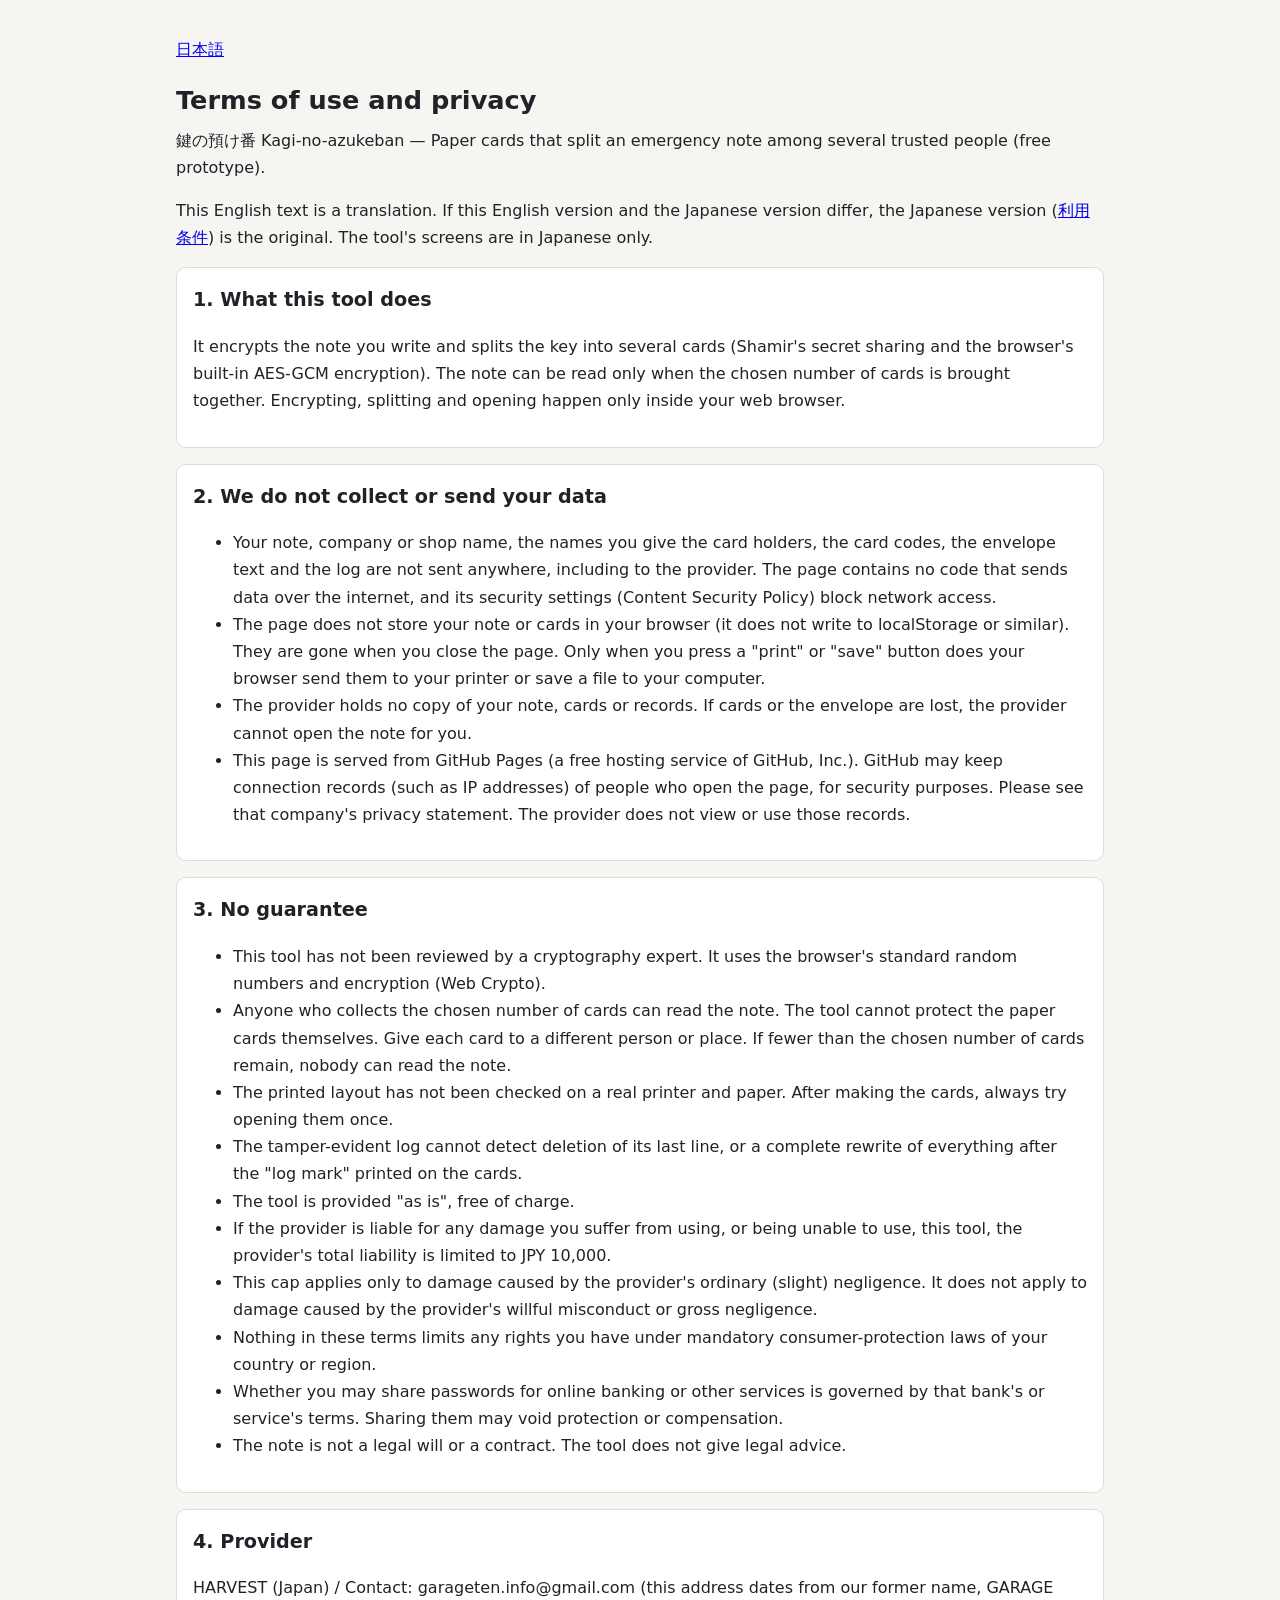
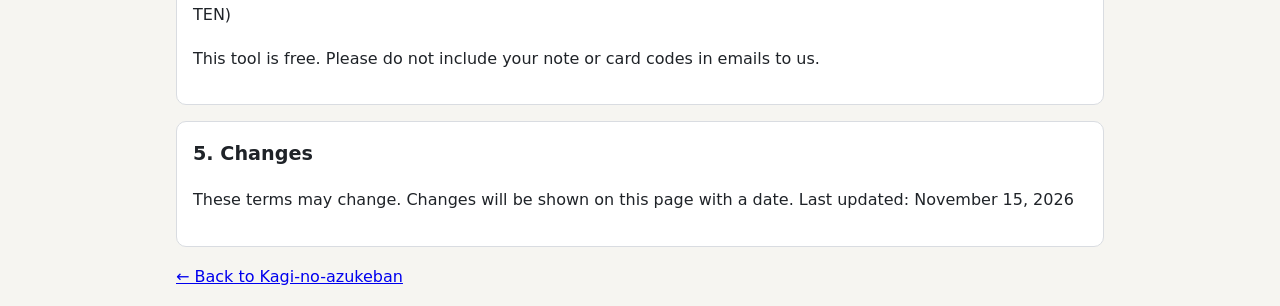
==== terms-en.html @ cf355c1c "初めての公開（2026-11-15） Co-Authored-By: Claude Opus 5.5 <noreply@anthropic.com>" ====
<!doctype html>
<html lang="en">
<head>
<meta charset="utf-8">
<meta name="viewport" content="width=device-width, initial-scale=1">
<meta http-equiv="Content-Security-Policy" content="default-src 'none'; style-src 'self'; img-src data:; base-uri 'none'; form-action 'none'">
<meta name="referrer" content="no-referrer">
<title>Kagi-no-azukeban terms</title>
<link rel="stylesheet" href="style.css">
</head>
<body>
<header class="top">
  <p><a href="terms.html" lang="ja">日本語</a></p>
  <h1>Terms of use and privacy</h1>
  <p class="lead">鍵の預け番 Kagi-no-azukeban — Paper cards that split an emergency note among several trusted people (free prototype).</p>
  <p>This English text is a translation. If this English version and the Japanese version differ, the Japanese version (<a href="terms.html">利用条件</a>) is the original. The tool's screens are in Japanese only.</p>
</header>
<main>
  <section class="card">
    <h2>1. What this tool does</h2>
    <p>It encrypts the note you write and splits the key into several cards (Shamir's secret sharing and the browser's built-in AES-GCM encryption). The note can be read only when the chosen number of cards is brought together. Encrypting, splitting and opening happen only inside your web browser.</p>
  </section>
  <section class="card">
    <h2>2. We do not collect or send your data</h2>
    <ul>
      <li>Your note, company or shop name, the names you give the card holders, the card codes, the envelope text and the log are not sent anywhere, including to the provider. The page contains no code that sends data over the internet, and its security settings (Content Security Policy) block network access.</li>
      <li>The page does not store your note or cards in your browser (it does not write to localStorage or similar). They are gone when you close the page. Only when you press a "print" or "save" button does your browser send them to your printer or save a file to your computer.</li>
      <li>The provider holds no copy of your note, cards or records. If cards or the envelope are lost, the provider cannot open the note for you.</li>
      <li>This page is served from GitHub Pages (a free hosting service of GitHub, Inc.). GitHub may keep connection records (such as IP addresses) of people who open the page, for security purposes. Please see that company's privacy statement. The provider does not view or use those records.</li>
    </ul>
  </section>
  <section class="card">
    <h2>3. No guarantee</h2>
    <ul>
      <li>This tool has not been reviewed by a cryptography expert. It uses the browser's standard random numbers and encryption (Web Crypto).</li>
      <li>Anyone who collects the chosen number of cards can read the note. The tool cannot protect the paper cards themselves. Give each card to a different person or place. If fewer than the chosen number of cards remain, nobody can read the note.</li>
      <li>The printed layout has not been checked on a real printer and paper. After making the cards, always try opening them once.</li>
      <li>The tamper-evident log cannot detect deletion of its last line, or a complete rewrite of everything after the "log mark" printed on the cards.</li>
      <li>The tool is provided "as is", free of charge.</li>
      <li>If the provider is liable for any damage you suffer from using, or being unable to use, this tool, the provider's total liability is limited to JPY 10,000.</li>
      <li>This cap applies only to damage caused by the provider's ordinary (slight) negligence. It does not apply to damage caused by the provider's willful misconduct or gross negligence.</li>
      <li>Nothing in these terms limits any rights you have under mandatory consumer-protection laws of your country or region.</li>
      <li>Whether you may share passwords for online banking or other services is governed by that bank's or service's terms. Sharing them may void protection or compensation.</li>
      <li>The note is not a legal will or a contract. The tool does not give legal advice.</li>
    </ul>
  </section>
  <section class="card">
    <h2>4. Provider</h2>
    <p>HARVEST (Japan) / Contact: garageten.info@gmail.com (this address dates from our former name, GARAGE TEN)</p>
    <p>This tool is free. Please do not include your note or card codes in emails to us.</p>
  </section>
  <section class="card">
    <h2>5. Changes</h2>
    <p>These terms may change. Changes will be shown on this page with a date. Last updated: November 15, 2026</p>
  </section>
  <p><a href="index.html">← Back to Kagi-no-azukeban</a></p>
</main>
</body>
</html>
---- style.css ----
:root {
  --bg: #f6f5f1;
  --card: #ffffff;
  --ink: #1f2328;
  --sub: #555c68;
  --line: #d9dce1;
  --accent: #1d5fa8;
  --accent-ink: #ffffff;
  --ok-bg: #e7f4ea;
  --ok-ink: #1d5b2c;
  --err-bg: #fde8e8;
  --err-ink: #8a1c1c;
  --warn-bg: #fff4d6;
  --warn-ink: #5c4200;
  --code-bg: #f1f3f6;
}
@media (prefers-color-scheme: dark) {
  :root {
    --bg: #17191c;
    --card: #22252a;
    --ink: #e9eaec;
    --sub: #b0b6c0;
    --line: #3a3f46;
    --accent: #6aa5ec;
    --accent-ink: #0d1a2b;
    --ok-bg: #1c3523;
    --ok-ink: #b8e6c3;
    --err-bg: #4a1f1f;
    --err-ink: #ffd0d0;
    --warn-bg: #3d3110;
    --warn-ink: #ffe7a8;
    --code-bg: #2b2f35;
  }
}

* { box-sizing: border-box; }
[hidden] { display: none !important; }
html { -webkit-text-size-adjust: 100%; }
body {
  margin: 0; background: var(--bg); color: var(--ink);
  font-family: "Hiragino Sans", "Hiragino Kaku Gothic ProN", "Yu Gothic UI", "Yu Gothic", Meiryo, system-ui, sans-serif;
  font-size: 16px; line-height: 1.7;
}
.top, main, .foot, .tabs { max-width: 960px; margin: 0 auto; padding: 0 16px; }
.top { padding-top: 20px; }
h1 { font-size: 1.6rem; margin: 0 0 4px; }
h2 { font-size: 1.2rem; margin: 0 0 10px; display: flex; align-items: center; gap: 8px; }
.tag { font-size: .8rem; font-weight: normal; border: 1px solid var(--line); border-radius: 4px; padding: 0 6px; color: var(--sub); vertical-align: middle; }
.subtitle { margin: 0 0 10px; font-weight: 700; }
.lead { margin: 0 0 10px; }
.privacy { background: var(--ok-bg); color: var(--ok-ink); border-radius: 8px; padding: 10px 14px; margin: 0 0 16px; }
.privacy strong { display: block; font-size: 1.05rem; }

.tabs { display: flex; flex-wrap: wrap; gap: 8px; margin-bottom: 16px; }
.tab { font: inherit; cursor: pointer; border: 1px solid var(--line); background: var(--card); color: var(--ink); border-radius: 8px; padding: 8px 14px; min-height: 44px; }
.tab[aria-pressed="true"] { border-color: var(--accent); background: var(--accent); color: var(--accent-ink); font-weight: 700; }

.card { background: var(--card); border: 1px solid var(--line); border-radius: 10px; padding: 16px; margin: 0 0 16px; }
.num { display: inline-flex; width: 1.7em; height: 1.7em; border-radius: 50%; background: var(--accent); color: var(--accent-ink); align-items: center; justify-content: center; font-size: .95rem; flex: none; }
.small { font-size: .9rem; color: var(--sub); margin: 4px 0; }
.small.bad { color: var(--err-ink); font-weight: 700; }

input[type="text"], textarea, select {
  font: inherit; padding: 8px; border-radius: 6px; border: 1px solid var(--line); background: var(--card); color: var(--ink); max-width: 100%;
}
.wide { width: 100%; }
.code, .mono { font-family: Consolas, "BIZ UDGothic", "MS Gothic", monospace; letter-spacing: .04em; }
textarea.code { font-size: 1.05rem; }
.row-opts { display: flex; flex-wrap: wrap; gap: 8px 24px; }
.row-opts p { margin: 0 0 8px; }
.holders { display: grid; grid-template-columns: repeat(auto-fill, minmax(220px, 1fr)); gap: 0 16px; }
.holders p { margin: 4px 0; }

.btn {
  display: inline-block; font: inherit; font-size: 1rem; cursor: pointer;
  border: 1px solid var(--accent); color: var(--accent); background: transparent;
  border-radius: 8px; padding: 10px 18px; min-height: 44px;
}
.btn.primary { background: var(--accent); color: var(--accent-ink); }
.btn:disabled { opacity: .6; cursor: wait; }
.small-btn { padding: 4px 12px; min-height: 36px; font-size: .9rem; }
.btn:focus-visible, .tab:focus-visible, .link:focus-visible, input:focus-visible, textarea:focus-visible, select:focus-visible, summary:focus-visible, label.btn:focus-within { outline: 3px solid var(--accent); outline-offset: 2px; }
.btns { display: flex; flex-wrap: wrap; gap: 10px; margin: 8px 0; }
.link { font: inherit; background: none; border: none; color: var(--accent); text-decoration: underline; cursor: pointer; padding: 4px 2px; }
.visually-hidden { position: absolute !important; width: 1px; height: 1px; overflow: hidden; clip: rect(0 0 0 0); white-space: nowrap; border: 0; padding: 0; margin: -1px; }

.msg { margin: 10px 0; min-height: 1em; }
.msg.good { background: var(--ok-bg); color: var(--ok-ink); padding: 10px 14px; border-radius: 8px; }
.msg.bad { background: var(--err-bg); color: var(--err-ink); padding: 10px 14px; border-radius: 8px; }
.warn { background: var(--warn-bg); color: var(--warn-ink); padding: 10px 14px; border-radius: 8px; }
.hint { margin-top: 10px; }
.hint summary { cursor: pointer; color: var(--accent); }
.summary p { margin: 2px 0; }
.todo li { margin: 4px 0; }
.card-preview { border-top: 1px dashed var(--line); padding: 8px 0; }
.code-lines { background: var(--code-bg); padding: 8px 10px; border-radius: 6px; overflow-wrap: anywhere; }
.memo-out { background: var(--code-bg); border-radius: 8px; padding: 12px; margin: 10px 0; }
.memo-text { white-space: pre-wrap; overflow-wrap: anywhere; font: inherit; margin: 0; }
.logt { border-collapse: collapse; width: 100%; font-size: .92rem; margin: 10px 0; }
.logt th, .logt td { border: 1px solid var(--line); padding: 4px 6px; text-align: left; vertical-align: top; }
.logt tr.broken td { background: var(--err-bg); color: var(--err-ink); }
#log-table { overflow-x: auto; }
.foot { padding-bottom: 30px; }

/* 印刷：画面の部分は隠し、カードだけ出す */
.print-only { display: none; }
@media print {
  .screen { display: none !important; }
  .print-only { display: block !important; color: #000; background: #fff; }
  body { background: #fff; font-size: 11pt; line-height: 1.5; }
  .sheet { page-break-after: always; break-after: page; padding: 0; }
  .sheet h1 { font-size: 16pt; margin: 0 0 4pt; }
  .sheet h2 { font-size: 11.5pt; margin: 10pt 0 4pt; display: block; }
  .sheet .big { font-size: 12pt; font-weight: 700; margin: 0 0 6pt; }
  .facts { border-collapse: collapse; width: 100%; }
  .facts th, .facts td, .handwrite th, .handwrite td { border: 1px solid #000; padding: 3pt 6pt; text-align: left; }
  .facts th { width: 7em; }
  .codebox { border: 2px solid #000; padding: 8pt 10pt; font-size: 17pt; line-height: 1.6; letter-spacing: .06em; }
  .envbox { font-size: 9pt; line-height: 1.35; column-count: 2; column-gap: 14pt; }
  .handwrite { border-collapse: collapse; width: 100%; }
  .handwrite td { height: 22pt; }
}
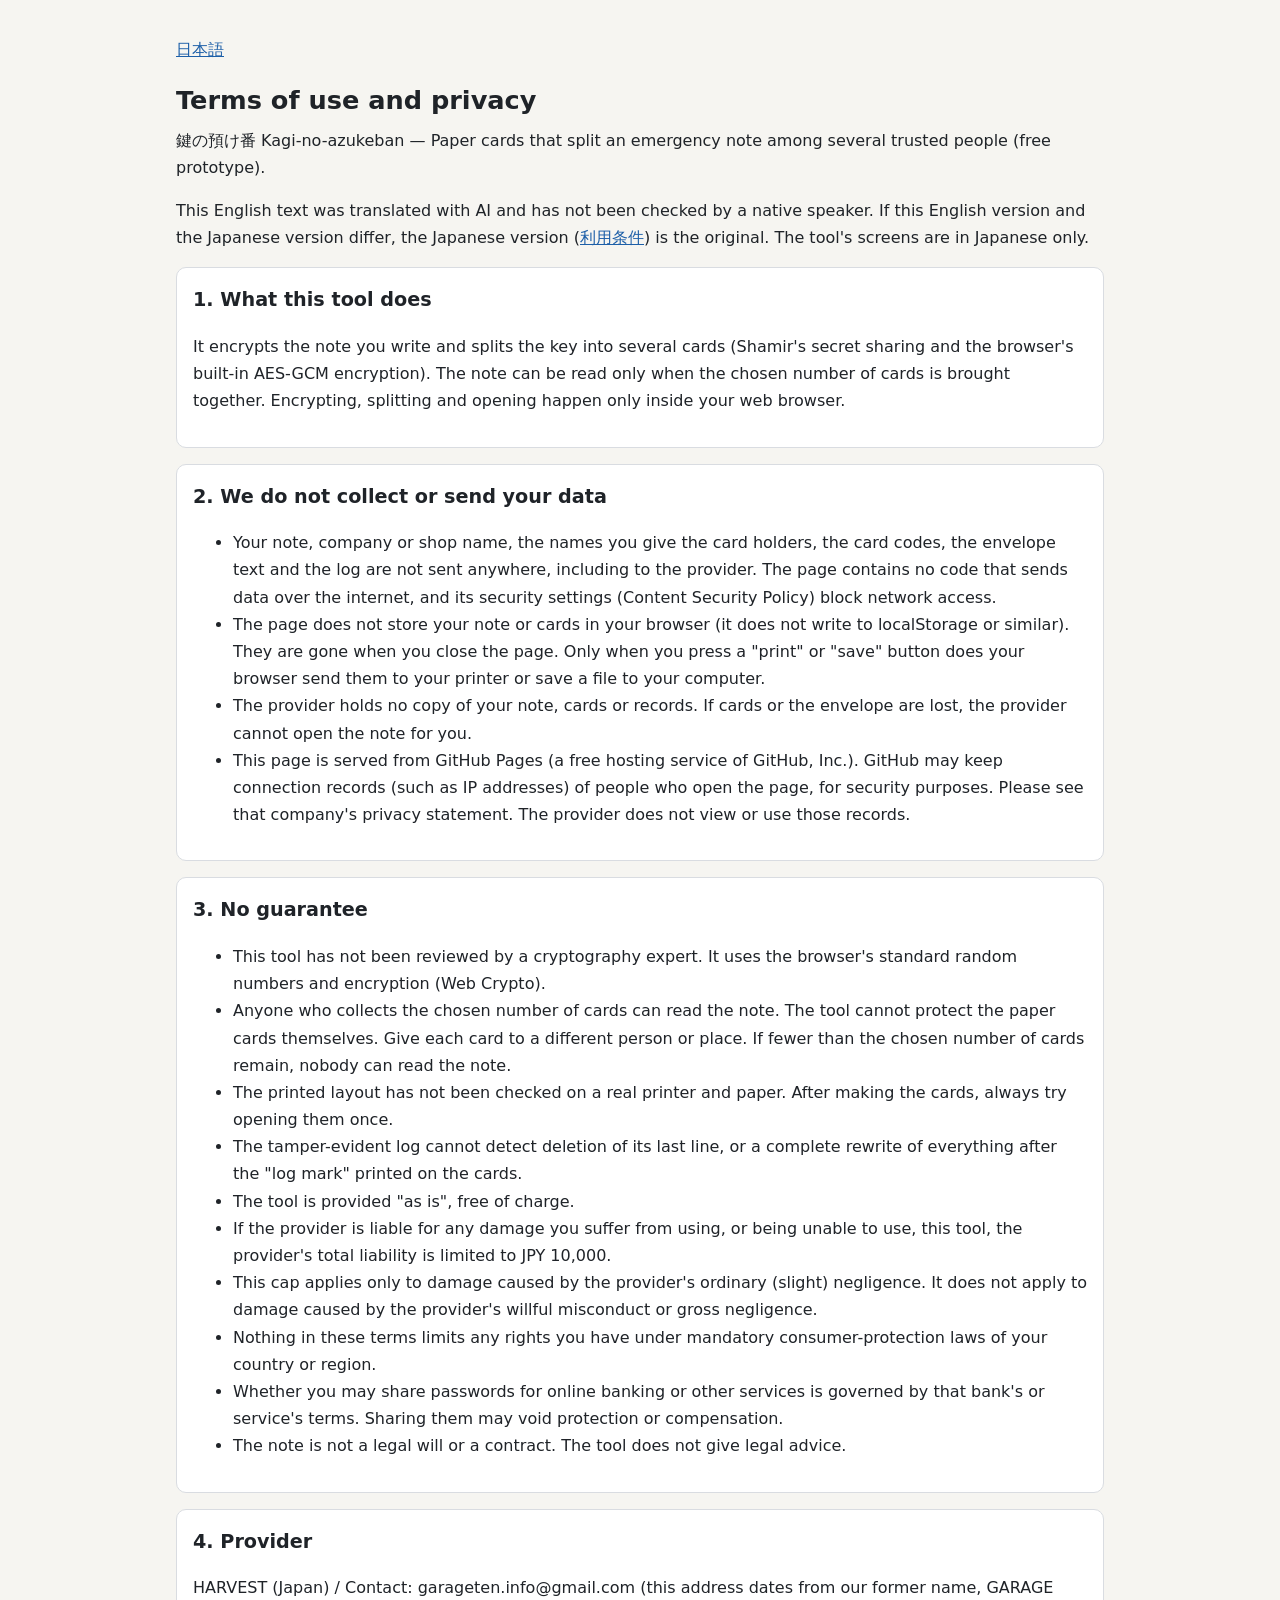
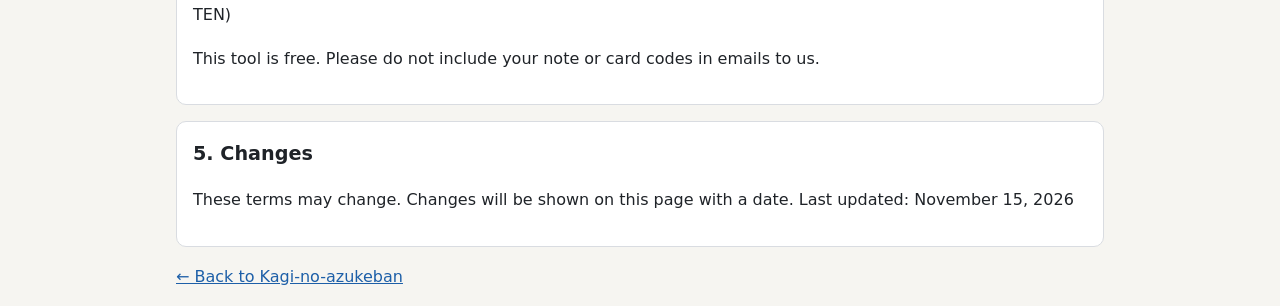
==== commit f6056acc: "英語の文に「AIで翻訳した」ことを明記 Co-Authored-By: Claude Opus 5.5 <noreply@anthropic.com>" ====
--- a/terms-en.html
+++ b/terms-en.html
@@ -13,7 +13,7 @@
   <p><a href="terms.html" lang="ja">日本語</a></p>
   <h1>Terms of use and privacy</h1>
   <p class="lead">鍵の預け番 Kagi-no-azukeban — Paper cards that split an emergency note among several trusted people (free prototype).</p>
-  <p>This English text is a translation. If this English version and the Japanese version differ, the Japanese version (<a href="terms.html">利用条件</a>) is the original. The tool's screens are in Japanese only.</p>
+  <p>This English text was translated with AI and has not been checked by a native speaker. If this English version and the Japanese version differ, the Japanese version (<a href="terms.html">利用条件</a>) is the original. The tool's screens are in Japanese only.</p>
 </header>
 <main>
   <section class="card">
--- a/style.css
+++ b/style.css
@@ -120,3 +120,6 @@
   .handwrite { border-collapse: collapse; width: 100%; }
   .handwrite td { height: 22pt; }
 }
+
+/* 文字のリンクの色（暗い画面でも読める濃さに・2026-11-15） */
+a { color: var(--accent); }
